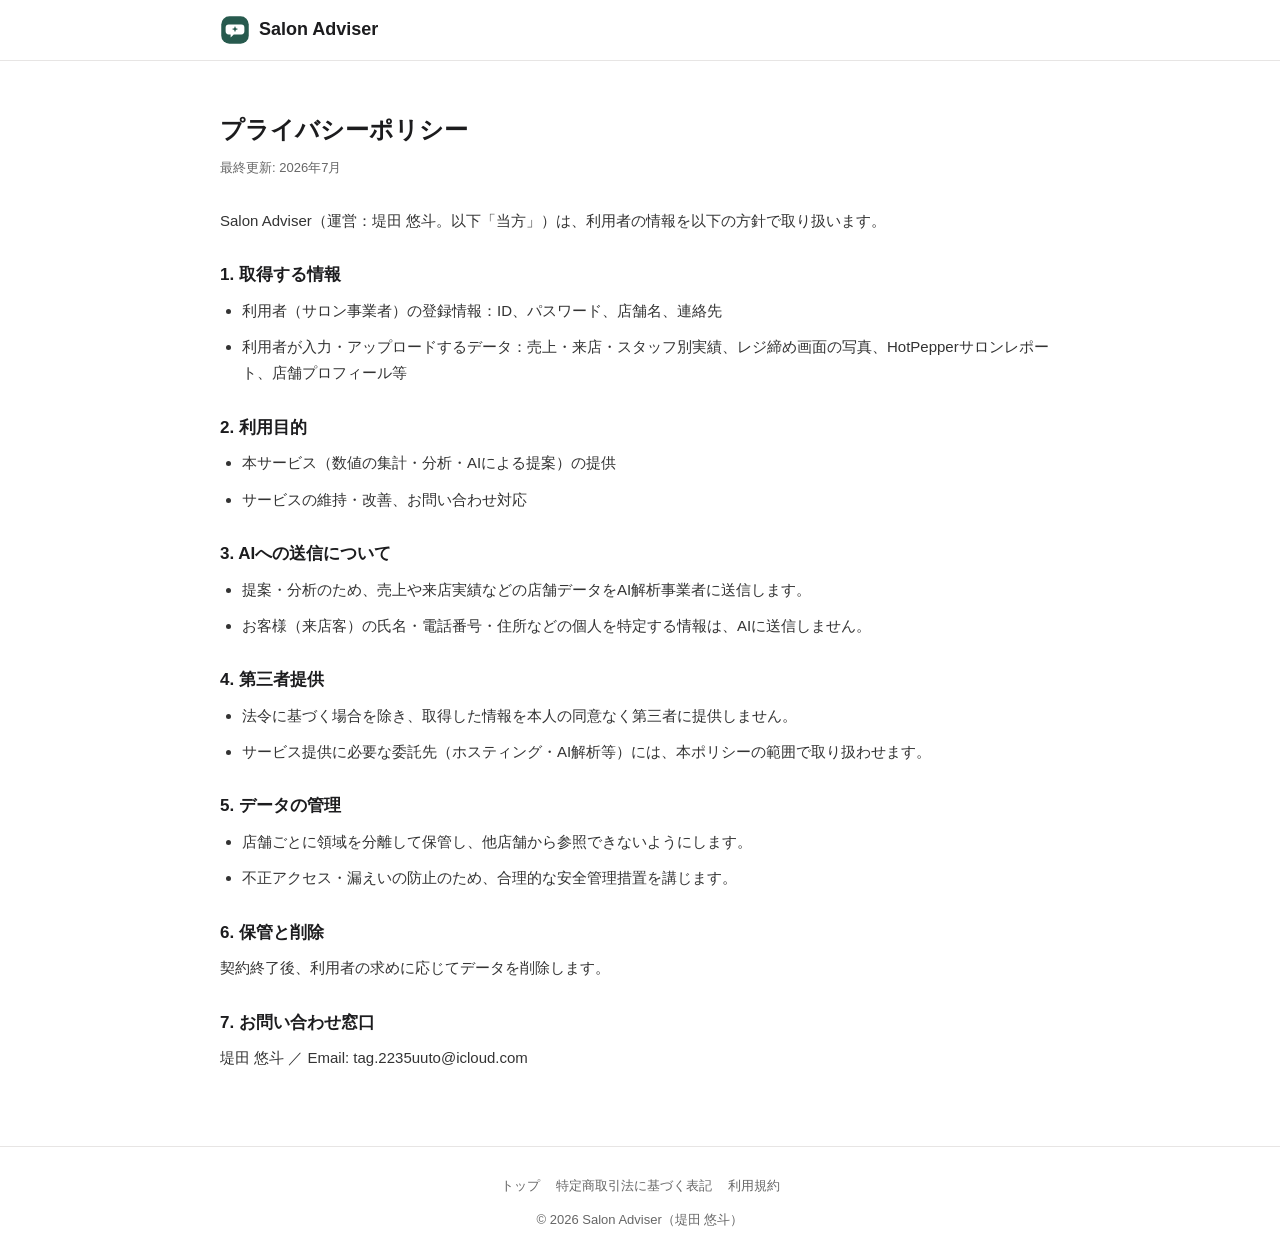
==== privacy.html @ 4e35f2cd "Salon Adviser LP（紹介・特商法・利用規約・プライバシー）" ====
<!doctype html>
<html lang="ja">
<head>
<meta charset="utf-8">
<meta name="viewport" content="width=device-width, initial-scale=1">
<title>プライバシーポリシー｜Salon Adviser</title>
<link rel="stylesheet" href="style.css">
</head>
<body>

<header class="site-header">
  <div class="wrap">
    <a class="brand" href="index.html">
      <svg viewBox="0 0 48 48" aria-hidden="true"><rect x="2" y="2" width="44" height="44" rx="13" fill="#275A4E"/><path d="M14 15 H34 a5 5 0 0 1 5 5 V26 a5 5 0 0 1 -5 5 H22 l-5 5 v-5 H14 a5 5 0 0 1 -5 -5 V20 a5 5 0 0 1 5 -5 Z" fill="#fff"/><path d="M24 17.5 L25.4 21.1 L29 22.5 L25.4 23.9 L24 27.5 L22.6 23.9 L19 22.5 L22.6 21.1 Z" fill="#275A4E"/></svg>
      Salon Adviser
    </a>
  </div>
</header>

<main class="doc">
  <div class="wrap">
    <h1>プライバシーポリシー</h1>
    <p class="updated">最終更新: 2026年7月</p>
    <p>Salon Adviser（運営：堤田 悠斗。以下「当方」）は、利用者の情報を以下の方針で取り扱います。</p>

    <h2>1. 取得する情報</h2>
    <ul>
      <li>利用者（サロン事業者）の登録情報：ID、パスワード、店舗名、連絡先</li>
      <li>利用者が入力・アップロードするデータ：売上・来店・スタッフ別実績、レジ締め画面の写真、HotPepperサロンレポート、店舗プロフィール等</li>
    </ul>

    <h2>2. 利用目的</h2>
    <ul>
      <li>本サービス（数値の集計・分析・AIによる提案）の提供</li>
      <li>サービスの維持・改善、お問い合わせ対応</li>
    </ul>

    <h2>3. AIへの送信について</h2>
    <ul>
      <li>提案・分析のため、売上や来店実績などの店舗データをAI解析事業者に送信します。</li>
      <li>お客様（来店客）の氏名・電話番号・住所などの個人を特定する情報は、AIに送信しません。</li>
    </ul>

    <h2>4. 第三者提供</h2>
    <ul>
      <li>法令に基づく場合を除き、取得した情報を本人の同意なく第三者に提供しません。</li>
      <li>サービス提供に必要な委託先（ホスティング・AI解析等）には、本ポリシーの範囲で取り扱わせます。</li>
    </ul>

    <h2>5. データの管理</h2>
    <ul>
      <li>店舗ごとに領域を分離して保管し、他店舗から参照できないようにします。</li>
      <li>不正アクセス・漏えいの防止のため、合理的な安全管理措置を講じます。</li>
    </ul>

    <h2>6. 保管と削除</h2>
    <p>契約終了後、利用者の求めに応じてデータを削除します。</p>

    <h2>7. お問い合わせ窓口</h2>
    <p>堤田 悠斗 ／ Email: tag.2235uuto@icloud.com</p>
  </div>
</main>

<footer class="site-footer">
  <div class="wrap">
    <div class="links">
      <a href="index.html">トップ</a>
      <a href="tokushoho.html">特定商取引法に基づく表記</a>
      <a href="terms.html">利用規約</a>
    </div>
    <div class="cc">© 2026 Salon Adviser（堤田 悠斗）</div>
  </div>
</footer>

</body>
</html>
---- style.css ----
:root {
  --brand: #275a4e;
  --brand-hover: #1f4b40;
  --ink: #1c1c1e;
  --muted: #666;
  --line: #e7e5e4;
  --soft: #f6f7f6;
}
* { box-sizing: border-box; margin: 0; padding: 0; }
html { scroll-behavior: smooth; }
body {
  font-family: "Hiragino Sans", "Hiragino Kaku Gothic ProN", "Noto Sans JP", Meiryo, sans-serif;
  color: var(--ink);
  line-height: 1.75;
  background: #fff;
  -webkit-font-smoothing: antialiased;
}
a { color: var(--brand); text-decoration: none; }
a:hover { text-decoration: underline; }
.wrap { max-width: 880px; margin: 0 auto; padding: 0 20px; }

/* Header */
.site-header {
  position: sticky; top: 0; z-index: 10;
  background: rgba(255,255,255,.92); backdrop-filter: blur(8px);
  border-bottom: 1px solid var(--line);
}
.site-header .wrap { display: flex; align-items: center; gap: 10px; height: 60px; }
.brand { display: flex; align-items: center; gap: 9px; font-weight: 700; font-size: 18px; color: var(--ink); }
.brand svg { width: 30px; height: 30px; }
.site-header nav { margin-left: auto; display: flex; gap: 18px; font-size: 14px; }
.site-header nav a { color: var(--muted); }
@media (max-width: 600px) { .site-header nav { display: none; } }

/* Hero */
.hero { padding: 64px 0 48px; text-align: center; background: var(--soft); }
.hero h1 { font-size: 30px; line-height: 1.5; letter-spacing: .01em; }
.hero p.lead { margin-top: 16px; font-size: 17px; color: #333; }
.hero .sub { margin-top: 8px; color: var(--muted); font-size: 15px; }

/* Sections */
section.block { padding: 52px 0; }
section.block.alt { background: var(--soft); }
h2.sec { font-size: 22px; text-align: center; margin-bottom: 8px; }
p.sec-lead { text-align: center; color: var(--muted); margin-bottom: 32px; font-size: 15px; }

/* Feature cards */
.cards { display: grid; grid-template-columns: repeat(2, 1fr); gap: 16px; }
@media (max-width: 600px) { .cards { grid-template-columns: 1fr; } }
.card { background: #fff; border: 1px solid var(--line); border-radius: 16px; padding: 22px; }
.card h3 { font-size: 16px; color: var(--brand); margin-bottom: 6px; }
.card p { font-size: 14.5px; color: #444; }

/* List */
ul.plain { list-style: none; max-width: 640px; margin: 0 auto; }
ul.plain li { padding: 10px 0 10px 30px; position: relative; border-bottom: 1px solid var(--line); }
ul.plain li:before { content: "✓"; position: absolute; left: 4px; color: var(--brand); font-weight: 700; }

/* Steps */
.steps { display: grid; grid-template-columns: repeat(3,1fr); gap: 16px; }
@media (max-width: 600px) { .steps { grid-template-columns: 1fr; } }
.step { text-align: center; padding: 20px; }
.step .n { width: 38px; height: 38px; border-radius: 50%; background: var(--brand); color: #fff; font-weight: 700; display: flex; align-items: center; justify-content: center; margin: 0 auto 12px; }

/* Pricing */
.price-table { width: 100%; border-collapse: collapse; margin: 0 auto; max-width: 640px; background: #fff; border: 1px solid var(--line); border-radius: 16px; overflow: hidden; }
.price-table th, .price-table td { padding: 14px 16px; text-align: left; border-bottom: 1px solid var(--line); font-size: 15px; }
.price-table th { background: var(--soft); font-weight: 600; width: 42%; }
.price-table tr:last-child td, .price-table tr:last-child th { border-bottom: 0; }
.price-note { text-align: center; color: var(--muted); font-size: 13px; margin-top: 14px; }
.big-price { font-size: 20px; font-weight: 700; color: var(--brand); }

/* FAQ */
.faq { max-width: 680px; margin: 0 auto; }
.faq details { border: 1px solid var(--line); border-radius: 12px; padding: 4px 18px; margin-bottom: 12px; background: #fff; }
.faq summary { font-weight: 600; padding: 14px 0; cursor: pointer; font-size: 15px; }
.faq details p { padding-bottom: 14px; color: #444; font-size: 14.5px; }

/* Legal / doc pages */
.doc { padding: 48px 0 64px; }
.doc h1 { font-size: 24px; margin-bottom: 6px; }
.doc .updated { color: var(--muted); font-size: 13px; margin-bottom: 28px; }
.doc h2 { font-size: 17px; margin: 26px 0 8px; }
.doc p, .doc li { font-size: 15px; color: #333; margin-bottom: 10px; }
.doc ul, .doc ol { padding-left: 22px; }
.doc .note { background: var(--soft); border-radius: 10px; padding: 14px 16px; font-size: 13.5px; color: #555; }
.doc table.kv { width: 100%; border-collapse: collapse; border: 1px solid var(--line); border-radius: 12px; overflow: hidden; }
.doc table.kv th, .doc table.kv td { padding: 12px 14px; text-align: left; border-bottom: 1px solid var(--line); font-size: 14.5px; vertical-align: top; }
.doc table.kv th { background: var(--soft); font-weight: 600; width: 34%; }
.doc table.kv tr:last-child th, .doc table.kv tr:last-child td { border-bottom: 0; }
.todo { color: #b45309; font-weight: 600; }

/* Contact */
.contact-box { max-width: 560px; margin: 0 auto; text-align: center; background: #fff; border: 1px solid var(--line); border-radius: 16px; padding: 28px; }

/* Footer */
.site-footer { border-top: 1px solid var(--line); padding: 28px 0; color: var(--muted); font-size: 13px; }
.site-footer .links { display: flex; flex-wrap: wrap; gap: 16px; justify-content: center; margin-bottom: 12px; }
.site-footer .links a { color: var(--muted); }
.site-footer .cc { text-align: center; }
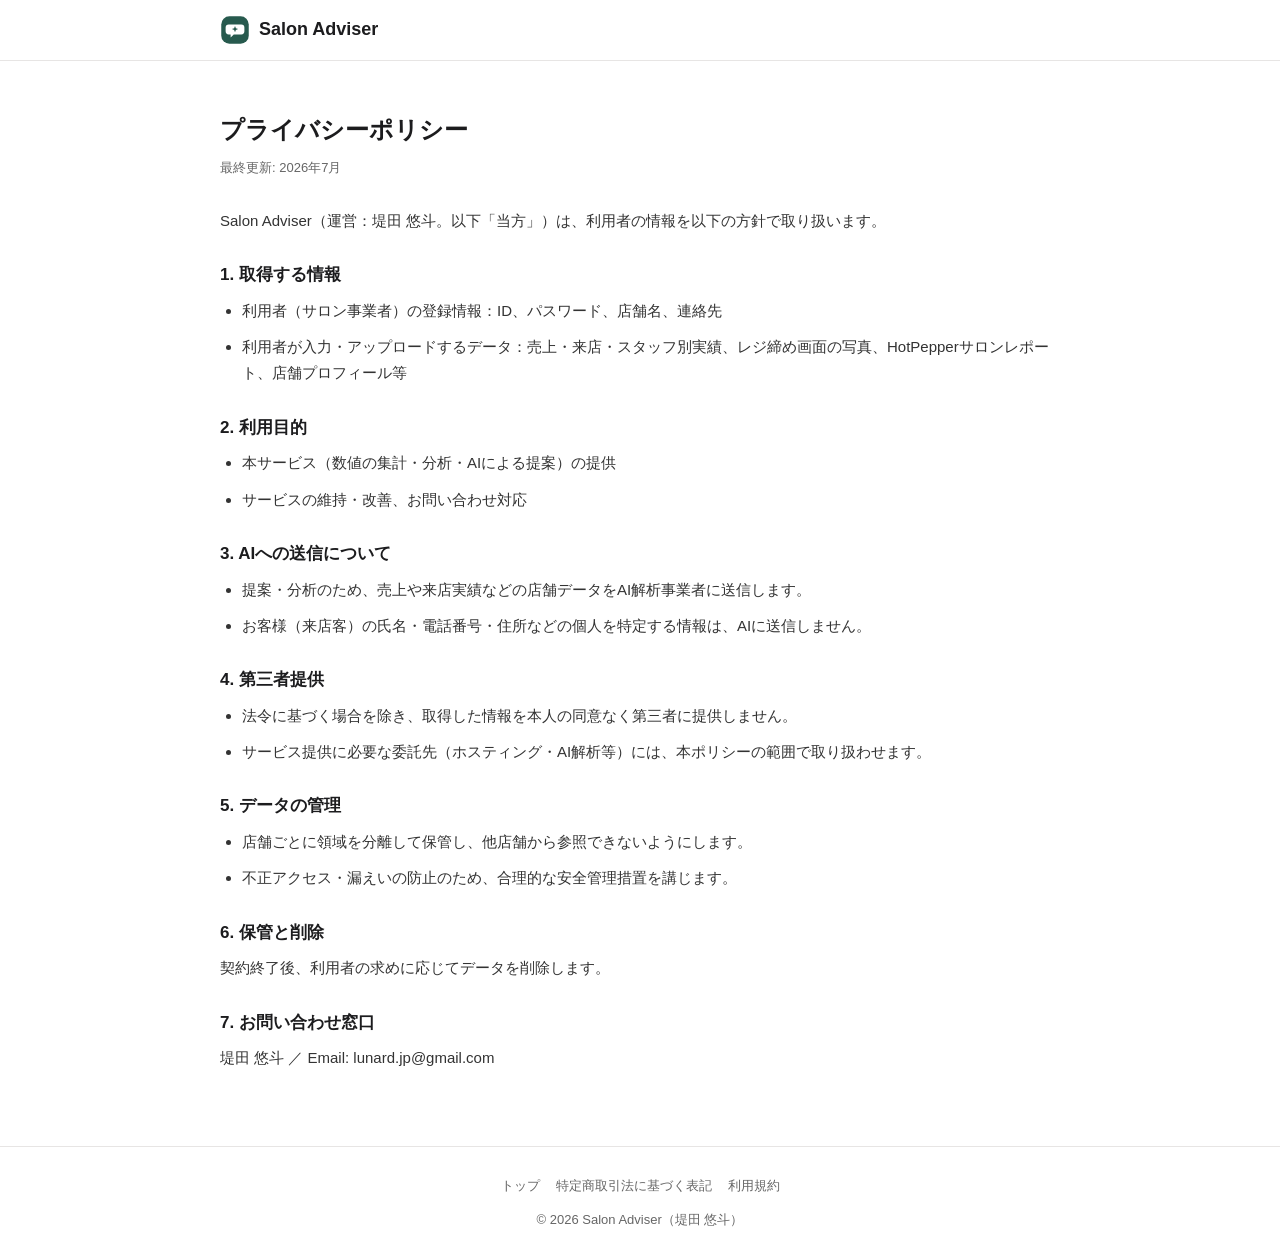
==== commit 573fc9ea: "連絡先を事業用アドレス lunard.jp@gmail.com に差し替え Co-Authored-By: Claude Fable 5 <noreply@anthropic.com>" ====
--- a/privacy.html
+++ b/privacy.html
@@ -57,7 +57,7 @@
     <p>契約終了後、利用者の求めに応じてデータを削除します。</p>
 
     <h2>7. お問い合わせ窓口</h2>
-    <p>堤田 悠斗 ／ Email: tag.2235uuto@icloud.com</p>
+    <p>堤田 悠斗 ／ Email: lunard.jp@gmail.com</p>
   </div>
 </main>
 
--- a/style.css
+++ b/style.css
@@ -69,6 +69,8 @@
 .price-table tr:last-child td, .price-table tr:last-child th { border-bottom: 0; }
 .price-note { text-align: center; color: var(--muted); font-size: 13px; margin-top: 14px; }
 .big-price { font-size: 20px; font-weight: 700; color: var(--brand); }
+.old-price { text-decoration: line-through; color: var(--muted); font-size: 14px; }
+.price-sub { color: var(--muted); font-size: 13px; }
 
 /* FAQ */
 .faq { max-width: 680px; margin: 0 auto; }
